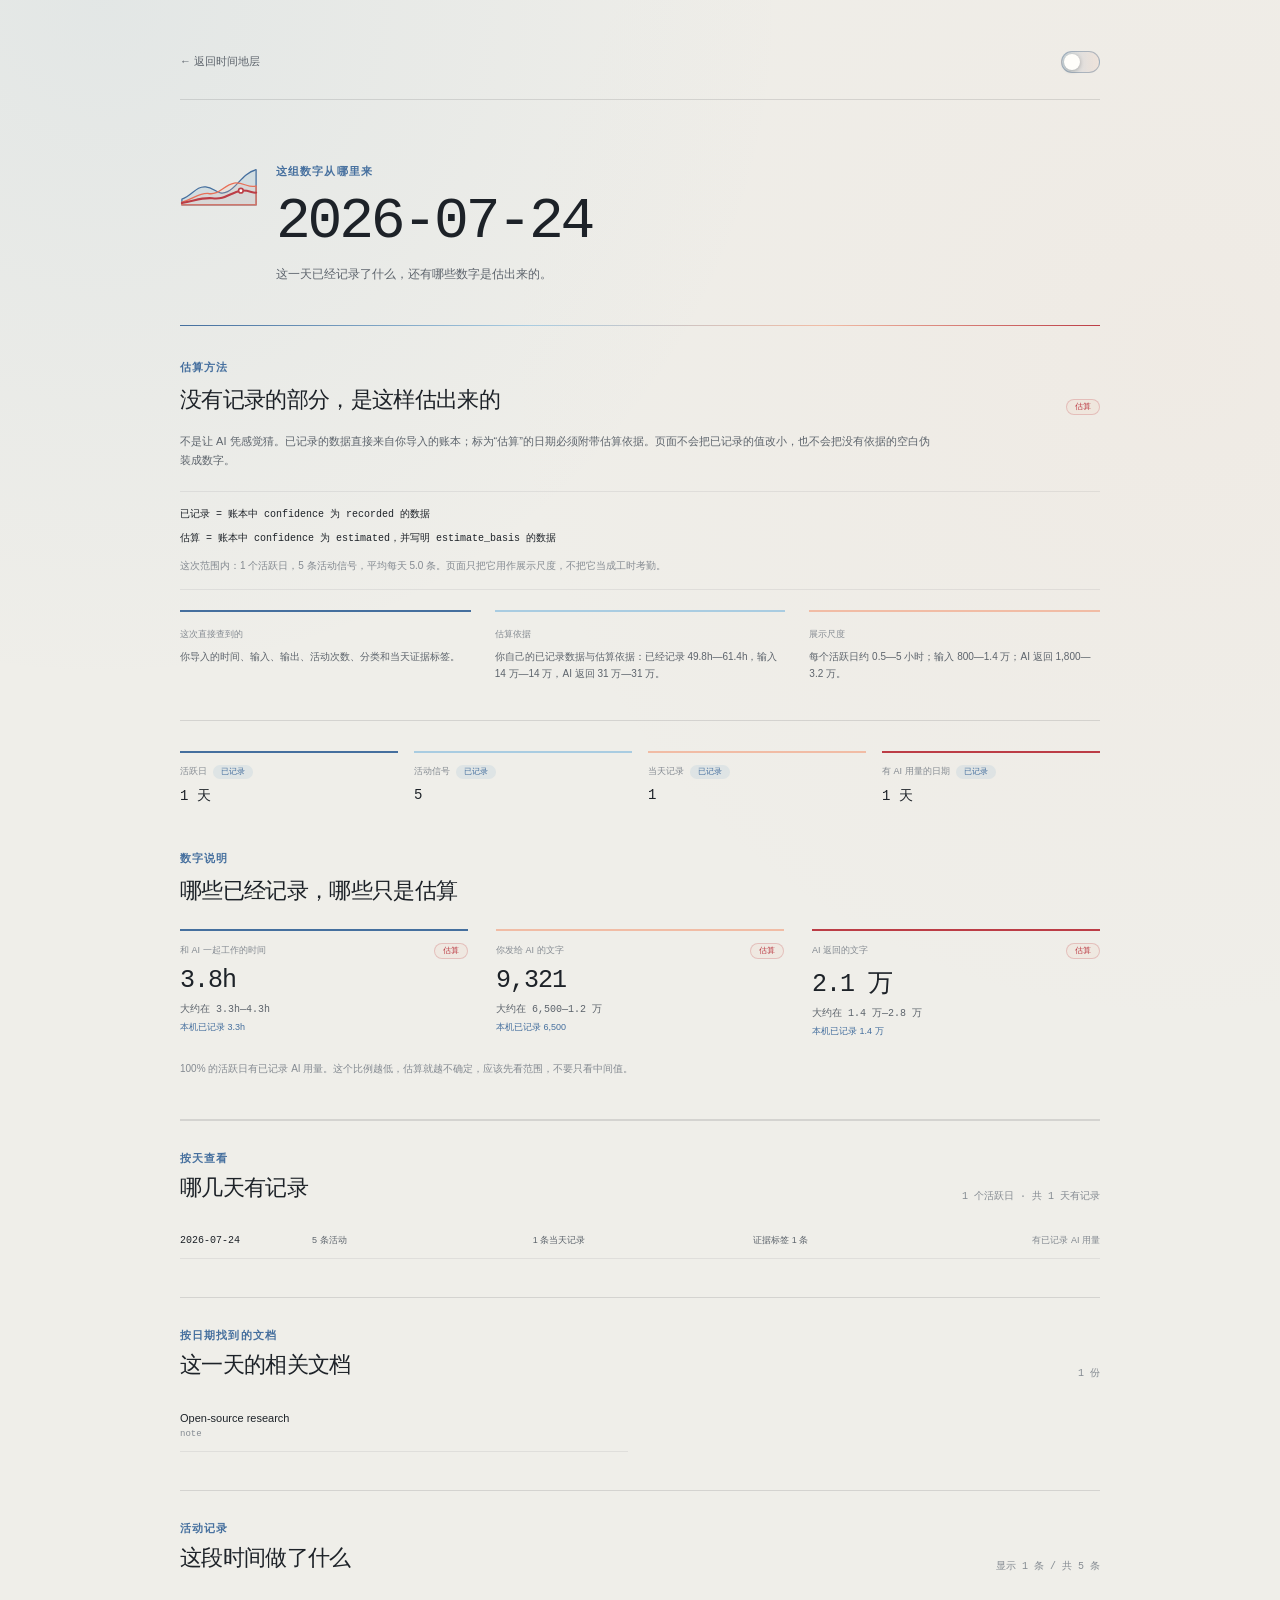
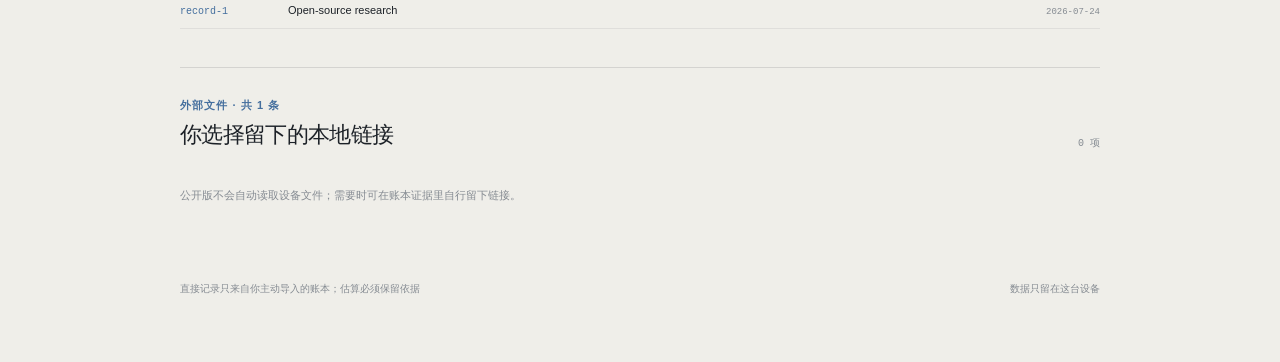
==== evidence.html @ 6bb8f994 "AI Usage Strata v0.2.0: inherit time strata interface" ====
<!doctype html>
<html lang="zh-CN" data-theme="light">
  <head>
    <meta charset="utf-8">
    <meta name="viewport" content="width=device-width,initial-scale=1">
    <meta name="description" content="Evidence behind an AI Usage Strata ledger view.">
    <title>AI Usage Strata · 记录依据</title>
    <link rel="stylesheet" href="assets/app.css">
  </head>
  <body class="evidence-page">
    <main id="evidence-root"></main>
    <script src="data/demo-ledger.js"></script>
    <script src="assets/public-adapter.js"></script>
    <script src="assets/estimator.js"></script>
    <script src="assets/evidence.js"></script>
  </body>
</html>
---- assets/app.css ----
:root {
  color-scheme: light;
  --bg: #efeee9;
  --paper: #faf9f5;
  --paper-strong: #fffefa;
  --ink: #1d2228;
  --ink-2: #5d646c;
  --ink-3: #858b92;
  --line: rgba(31, 35, 40, 0.13);
  --line-soft: rgba(31, 35, 40, 0.075);
  --cool-strong: #456f9e;
  --cool: #679dc3;
  --mist: #a9cce1;
  --neutral: #e7ebea;
  --peach: #f1bca5;
  --coral: #e87058;
  --warm-strong: #bc3d46;
  --active: var(--cool-strong);
  --active-soft: #e5edf4;
  --time: var(--cool-strong);
  --input: var(--coral);
  --output: var(--warm-strong);
  --m1: var(--cool-strong);
  --m2: var(--cool);
  --m3: var(--mist);
  --m4: var(--peach);
  --m5: var(--coral);
  --m6: var(--warm-strong);
  --shadow: 0 1px 1px rgba(69, 111, 158, 0.04), 0 18px 54px rgba(69, 111, 158, 0.075), 0 8px 24px rgba(188, 61, 70, 0.025);
  --sans: -apple-system, BlinkMacSystemFont, "SF Pro Text", "PingFang SC", sans-serif;
  --mono: "SFMono-Regular", Menlo, monospace;
}

.ledger-action {
  appearance: none;
  border: 1px solid var(--line);
  border-radius: 10px;
  background: var(--paper-strong);
  color: var(--ink-2);
  font: inherit;
  font-size: 12px;
  font-weight: 650;
  line-height: 1;
  padding: 9px 10px;
}

.ledger-action:hover { border-color: var(--cool); color: var(--cool-strong); }
.ledger-action-quiet { background: transparent; }

:root[data-theme="dark"] {
  color-scheme: dark;
  --bg: #151719;
  --paper: #1e2124;
  --paper-strong: #24272a;
  --ink: #f2f0ea;
  --ink-2: #b1b3b5;
  --ink-3: #777b80;
  --line: rgba(255, 255, 255, 0.14);
  --line-soft: rgba(255, 255, 255, 0.075);
  --cool-strong: #78a2c9;
  --cool: #8db9d2;
  --mist: #b4ccd8;
  --neutral: #aeb4b3;
  --peach: #dfaa93;
  --coral: #e37b65;
  --warm-strong: #d45b64;
  --active: var(--cool-strong);
  --active-soft: #283b62;
  --time: var(--cool-strong);
  --input: var(--coral);
  --output: var(--warm-strong);
  --m1: var(--cool-strong);
  --m2: var(--cool);
  --m3: var(--mist);
  --m4: var(--peach);
  --m5: var(--coral);
  --m6: var(--warm-strong);
  --shadow: 0 1px 1px rgba(0, 0, 0, 0.18), 0 16px 44px rgba(0, 0, 0, 0.24), 0 8px 26px rgba(212, 91, 100, 0.04);
}

* { box-sizing: border-box; }
html { background: var(--bg); }
body {
  margin: 0;
  background:
    radial-gradient(circle at 8% 0%, color-mix(in srgb, var(--cool) 9%, transparent) 0, transparent 30%),
    radial-gradient(circle at 92% 18%, color-mix(in srgb, var(--peach) 7%, transparent) 0, transparent 34%),
    var(--bg);
  color: var(--ink);
  font-family: var(--sans);
  -webkit-font-smoothing: antialiased;
}
button, input, summary { font: inherit; }
a { color: inherit; }
button { color: inherit; }
button:focus-visible, input:focus-visible, summary:focus-visible { outline: 3px solid color-mix(in srgb, var(--active) 40%, transparent); outline-offset: 3px; }
.report-shell[data-metric="time"] { --active: var(--time); }
.report-shell[data-metric="input"] { --active: var(--input); }
.report-shell[data-metric="output"] { --active: var(--output); }

.report-shell { width: min(1180px, calc(100% - 56px)); margin: 0 auto; padding-bottom: 64px; }
.app-bar { height: 94px; display: flex; align-items: center; justify-content: space-between; gap: 24px; border-bottom: 1px solid transparent; border-image: linear-gradient(90deg, color-mix(in srgb, var(--cool-strong) 34%, transparent), var(--line) 48%, color-mix(in srgb, var(--warm-strong) 24%, transparent)) 1; }
.app-identity { display: flex; align-items: center; gap: 10px; }
.strata-sign { width: 78px; height: 54px; display: block; flex: none; overflow: visible; }
.strata-sign svg { width: 100%; height: 100%; display: block; overflow: visible; stroke-linecap: round; stroke-linejoin: round; }
.sign-plane { stroke-width: 1.35; }
.sign-plane-back { fill: color-mix(in srgb, var(--cool) 16%, transparent); stroke: var(--cool-strong); }
.sign-plane-mid { fill: color-mix(in srgb, var(--peach) 18%, transparent); stroke: var(--coral); }
.sign-line-front { fill: none; stroke: var(--warm-strong); stroke-width: 2.2; }
.sign-node { fill: var(--paper-strong); stroke: var(--warm-strong); stroke-width: 1.7; }
.app-wordmark { display: grid; grid-template-columns: auto auto; column-gap: 9px; align-items: baseline; }
.app-wordmark > span { grid-column: 1 / -1; margin-bottom: 2px; color: var(--cool-strong); font-family: var(--mono); font-size: 8px; letter-spacing: 0.15em; text-transform: uppercase; }
.app-wordmark h1 { margin: 0; font-family: "Songti SC", "STSong", serif; font-size: 22px; font-weight: 600; letter-spacing: 0.04em; }
.app-wordmark p { margin: 0; color: var(--ink-3); font-size: 10px; letter-spacing: 0.04em; }
.app-actions { display: flex; align-items: center; gap: 14px; }
.generated-at { color: var(--ink-3); font-family: var(--mono); font-size: 10px; }
.theme-switch { position: relative; width: 39px; height: 22px; padding: 0; border: 1px solid color-mix(in srgb, var(--cool-strong) 24%, var(--line)); border-radius: 99px; background: linear-gradient(90deg, color-mix(in srgb, var(--cool) 22%, transparent), color-mix(in srgb, var(--peach) 18%, transparent)); cursor: pointer; }
.theme-switch span { position: absolute; top: 2px; left: 2px; width: 16px; height: 16px; border-radius: 50%; background: var(--paper-strong); box-shadow: 0 1px 4px rgba(0, 0, 0, 0.25); transition: transform 180ms ease; }
.theme-switch[aria-pressed="true"] span { transform: translateX(17px); }

main { padding-top: 24px; }
.command-bar { display: grid; grid-template-columns: auto auto 1fr; align-items: end; gap: 22px; min-height: 82px; padding: 12px 14px 13px; border: 1px solid color-mix(in srgb, var(--cool-strong) 18%, var(--line)); border-radius: 14px; background: linear-gradient(100deg, color-mix(in srgb, var(--cool) 7%, var(--paper)) 0%, color-mix(in srgb, var(--paper) 92%, transparent) 48%, color-mix(in srgb, var(--peach) 7%, var(--paper)) 100%); }
.range-selectors { display: grid; gap: 7px; }
.range-labels { display: grid; grid-template-columns: 124px 12px 124px; column-gap: 10px; padding-left: 3px; color: var(--ink-3); font-size: 9px; letter-spacing: 0.06em; }
.range-labels span:nth-child(2) { grid-column: 3; }
.range-fields { min-width: 0; display: grid; grid-template-columns: 124px 12px 124px; column-gap: 10px; align-items: center; }
.range-fields button { width: 124px; height: 40px; display: flex; align-items: center; justify-content: space-between; gap: 10px; padding: 0 12px; border: 1px solid color-mix(in srgb, var(--cool-strong) 12%, var(--line)); border-radius: 10px; background: linear-gradient(180deg, var(--paper-strong), color-mix(in srgb, var(--neutral) 25%, var(--paper-strong))); cursor: pointer; }
.range-fields button:hover { border-color: color-mix(in srgb, var(--cool-strong) 40%, var(--line)); }
.range-fields button b { font-family: var(--mono); font-size: 12px; font-weight: 500; }
.range-fields button em { color: var(--cool-strong); font-family: var(--mono); font-size: 12px; font-style: normal; font-weight: 500; }
.range-fields i { width: 12px; height: 1px; background: var(--line); }
.range-presets { display: flex; gap: 2px; padding: 0 0 4px 8px; border-left: 1px solid var(--line); }
.range-presets button { height: 32px; padding: 0 11px; border: 0; border-radius: 8px; background: transparent; color: var(--ink-2); font-size: 11px; cursor: pointer; }
.range-presets button:hover { background: color-mix(in srgb, var(--cool) 10%, var(--paper-strong)); color: var(--ink); }
.range-presets button[aria-pressed="true"] { background: linear-gradient(135deg, var(--cool-strong), var(--cool)); color: #fff; box-shadow: 0 4px 12px color-mix(in srgb, var(--cool-strong) 18%, transparent); }
.selection-reading { justify-self: end; align-self: center; margin: 14px 4px 0 0; color: var(--ink-3); font-family: var(--mono); font-size: 10px; }

.month-picker { width: min(430px, calc(100% - 28px)); padding: 0; border: 1px solid color-mix(in srgb, var(--cool-strong) 26%, var(--line)); border-radius: 18px; background: var(--paper); color: var(--ink); box-shadow: 0 28px 90px rgba(0, 0, 0, 0.24); }
.month-picker::backdrop { background: color-mix(in srgb, var(--ink) 28%, transparent); backdrop-filter: blur(5px); }
.month-picker > header { display: flex; align-items: center; justify-content: space-between; gap: 20px; padding: 20px 22px 16px; border-bottom: 1px solid var(--line); }
.month-picker header p { margin: 0 0 5px; color: var(--cool-strong); font-size: 9px; letter-spacing: 0.12em; }
.month-picker header h2 { margin: 0; font-size: 18px; font-weight: 550; }
.month-picker header button { width: 30px; height: 30px; padding: 0; border: 0; border-radius: 50%; background: color-mix(in srgb, var(--neutral) 45%, transparent); color: var(--ink-2); font-size: 19px; cursor: pointer; }
.wheel-picker { display: grid; grid-template-columns: 1fr 1fr; gap: 1px; background: var(--line); }
.wheel-picker section { min-width: 0; padding: 14px; background: var(--paper); }
.wheel-picker section > span { display: block; margin: 0 0 9px 8px; color: var(--ink-3); font-size: 9px; letter-spacing: 0.08em; }
.wheel-list { height: 226px; overflow: auto; scroll-snap-type: y mandatory; overscroll-behavior: contain; scrollbar-width: thin; }
.wheel-list button { width: 100%; height: 44px; scroll-snap-align: center; border: 0; border-radius: 9px; background: transparent; color: var(--ink-2); font-family: var(--mono); font-size: 13px; cursor: pointer; }
.wheel-list button:hover { background: color-mix(in srgb, var(--cool) 9%, transparent); color: var(--ink); }
.wheel-list button[aria-selected="true"] { background: linear-gradient(100deg, color-mix(in srgb, var(--cool) 18%, var(--paper-strong)), color-mix(in srgb, var(--peach) 13%, var(--paper-strong))); color: var(--ink); box-shadow: inset 3px 0 var(--cool-strong); }
.wheel-list button:disabled { opacity: 0.26; cursor: not-allowed; }
.month-picker > p { margin: 0; padding: 14px 22px 18px; color: var(--ink-3); font-size: 10px; }

.overview-section { display: grid; grid-template-columns: minmax(0, 1fr) auto; gap: 32px 56px; padding: 54px 4px 42px; border-bottom: 1px solid transparent; border-image: linear-gradient(90deg, color-mix(in srgb, var(--cool-strong) 34%, transparent), var(--neutral) 52%, color-mix(in srgb, var(--warm-strong) 30%, transparent)) 1; }
.overview-header { display: contents; }
.eyebrow { margin: 0 0 10px; color: var(--active); font-size: 11px; font-weight: 650; letter-spacing: 0.1em; }
.metric-heading { display: flex; align-items: center; gap: 8px; margin-bottom: 9px; }
.metric-reading h2 { margin: 0; color: var(--ink-2); font-size: 16px; font-weight: 500; letter-spacing: -0.015em; }
.metric-reading > strong { display: block; max-width: 720px; overflow: hidden; color: var(--ink); font-family: var(--mono); font-size: clamp(46px, 7vw, 78px); font-weight: 500; letter-spacing: -0.065em; line-height: 0.98; text-overflow: ellipsis; white-space: nowrap; }
.metric-reading > p:last-child { margin: 14px 0 0; color: var(--ink-2); font-size: 12px; }
.metric-switch { align-self: end; height: fit-content; display: grid; grid-template-columns: repeat(3, minmax(78px, 1fr)); gap: 3px; padding: 3px; border-radius: 13px; background: linear-gradient(100deg, color-mix(in srgb, var(--cool) 16%, transparent), color-mix(in srgb, var(--neutral) 64%, transparent) 50%, color-mix(in srgb, var(--peach) 18%, transparent)); }
.metric-switch button { min-width: 92px; padding: 10px 12px 11px; border: 0; border-radius: 10px; background: transparent; text-align: left; cursor: pointer; }
.metric-switch button[data-metric="time"] { --button-tone: var(--time); }
.metric-switch button[data-metric="input"] { --button-tone: var(--input); }
.metric-switch button[data-metric="output"] { --button-tone: var(--output); }
.metric-switch button:hover { background: color-mix(in srgb, var(--paper-strong) 78%, transparent); }
.metric-switch button[aria-pressed="true"] { background: linear-gradient(180deg, var(--paper-strong), color-mix(in srgb, var(--button-tone) 8%, var(--paper-strong))); box-shadow: 0 1px 5px color-mix(in srgb, var(--button-tone) 14%, transparent); }
.metric-switch span { display: block; color: var(--ink-3); font-size: 10px; }
.metric-switch b { display: block; margin-top: 5px; color: var(--ink-2); font-family: var(--mono); font-size: 12px; font-weight: 500; }
.metric-switch button[aria-pressed="true"] span, .metric-switch button[aria-pressed="true"] b { color: var(--active); }
.metric-context { grid-column: 1 / -1; align-self: end; display: grid; grid-template-columns: repeat(3, minmax(108px, 1fr)); gap: 22px; }
.metric-context span { min-width: 0; padding-top: 12px; border-top: 2px solid var(--line); }
.metric-context span:nth-child(1) { border-color: color-mix(in srgb, var(--cool-strong) 48%, var(--line)); }
.metric-context span:nth-child(2) { border-color: color-mix(in srgb, var(--mist) 62%, var(--line)); }
.metric-context span:nth-child(3) { border-color: color-mix(in srgb, var(--warm-strong) 42%, var(--line)); }
.metric-context small, .metric-context b { display: block; }
.metric-context small { color: var(--ink-3); font-size: 10px; }
.metric-context b { margin-top: 7px; overflow: hidden; color: var(--ink-2); font-family: var(--mono); font-size: 12px; font-weight: 500; text-overflow: ellipsis; white-space: nowrap; }

.hero-analysis { position: relative; margin-top: 30px; padding: clamp(26px, 3vw, 38px); border: 1px solid color-mix(in srgb, var(--cool-strong) 19%, var(--line)); border-radius: 20px; background: radial-gradient(circle at 8% 0%, color-mix(in srgb, var(--mist) 10%, transparent), transparent 34%), radial-gradient(circle at 95% 100%, color-mix(in srgb, var(--peach) 9%, transparent), transparent 36%), var(--paper); box-shadow: var(--shadow); overflow: hidden; }
.hero-analysis::before { content: ""; position: absolute; top: 0; right: 0; left: 0; height: 3px; background: linear-gradient(90deg, var(--cool-strong), var(--mist) 34%, var(--neutral) 50%, var(--peach) 72%, var(--warm-strong)); opacity: 0.8; }
.chart-intro { display: grid; grid-template-columns: minmax(0, 1fr) auto; align-items: end; gap: 36px; padding-bottom: 20px; border-bottom: 1px solid transparent; border-image: linear-gradient(90deg, color-mix(in srgb, var(--cool-strong) 24%, transparent), var(--line) 50%, color-mix(in srgb, var(--warm-strong) 20%, transparent)) 1; }
.chart-copy h2 { margin: 0; font-size: clamp(22px, 2.7vw, 32px); font-weight: 550; letter-spacing: -0.035em; line-height: 1.18; }
.chart-copy h2 a { text-decoration: none; text-decoration-color: color-mix(in srgb, var(--cool-strong) 35%, transparent); text-underline-offset: 5px; }
.chart-copy h2 a:hover { text-decoration-line: underline; }
.chart-copy > p:last-child { max-width: 720px; margin: 10px 0 0; color: var(--ink-2); font-size: 12px; line-height: 1.6; }
.chart-key { display: grid; justify-items: end; gap: 10px; color: var(--ink-3); font-size: 10px; }
.chart-key > a { color: var(--ink-2); font-family: var(--mono); font-size: 11px; font-weight: 500; text-decoration: none; }
.chart-key > a:hover { color: var(--cool-strong); }
.ridge-legend { display: inline-flex; align-items: center; gap: 8px; white-space: nowrap; }
.ridge-legend i { width: 86px; height: 8px; display: inline-block; border-radius: 99px; background: linear-gradient(90deg, #456f9e 0%, #83b3cf 26%, #e7ebea 50%, #f3b69f 72%, #bc3d46 100%); }
.ridge-legend em { font-style: normal; }
.primary-chart { min-height: 390px; padding-top: 6px; }
.waterfall-model { position: relative; height: clamp(400px, 43vw, 500px); overflow: hidden; }
#waterfall-canvas { width: 100%; height: 100%; display: block; cursor: grab; touch-action: none; }
#waterfall-canvas.is-dragging { cursor: grabbing; }
#waterfall-canvas.has-point { cursor: pointer; }
.view-presets { position: absolute; z-index: 2; top: 12px; right: 8px; display: flex; align-items: center; gap: 2px; padding: 4px; border: 1px solid color-mix(in srgb, var(--mist) 24%, transparent); border-radius: 10px; background: color-mix(in srgb, var(--paper) 82%, transparent); backdrop-filter: blur(9px); }
.view-presets button { height: 28px; padding: 0 9px; border: 0; border-radius: 7px; background: transparent; color: var(--ink-2); font-size: 10px; cursor: pointer; }
.view-presets button:hover { background: color-mix(in srgb, var(--cool) 9%, transparent); color: var(--ink); }
.view-presets button[aria-pressed="true"] { background: linear-gradient(135deg, var(--cool-strong), var(--cool)); color: #fff; }
.model-hud { position: absolute; right: 8px; bottom: 8px; left: 8px; display: flex; align-items: center; justify-content: space-between; gap: 16px; pointer-events: none; }
.model-hud span { padding: 7px 10px; border: 1px solid color-mix(in srgb, var(--mist) 28%, transparent); border-radius: 8px; background: linear-gradient(100deg, color-mix(in srgb, var(--cool) 8%, var(--paper)), color-mix(in srgb, var(--peach) 7%, var(--paper))); color: var(--ink-3); font-size: 11px; backdrop-filter: blur(8px); }
.model-hud button { height: 32px; padding: 0 12px; border: 1px solid color-mix(in srgb, var(--cool-strong) 26%, var(--line)); border-radius: 8px; background: linear-gradient(180deg, var(--paper-strong), color-mix(in srgb, var(--mist) 18%, var(--paper-strong))); color: var(--ink-2); font-size: 11px; cursor: pointer; pointer-events: auto; backdrop-filter: blur(8px); }
.model-hud button:hover { color: var(--ink); border-color: color-mix(in srgb, var(--ink) 24%, transparent); }

.weekly-section { padding: 64px 4px 48px; }
.section-header { margin-bottom: 20px; padding-bottom: 17px; border-bottom: 1px solid transparent; border-image: linear-gradient(90deg, color-mix(in srgb, var(--cool-strong) 28%, transparent), var(--neutral) 50%, color-mix(in srgb, var(--warm-strong) 24%, transparent)) 1; }
.section-header .eyebrow { margin-bottom: 7px; }
.section-header h2 { margin: 0; font-size: 27px; font-weight: 550; letter-spacing: -0.035em; }
.section-header p:last-child { margin: 9px 0 0; color: var(--ink-2); font-size: 12px; line-height: 1.55; }
.module-legend { display: flex; flex-wrap: wrap; gap: 9px 18px; margin-bottom: 20px; color: var(--ink-2); font-size: 11px; }
.module-legend span { display: inline-flex; align-items: center; gap: 6px; }
.module-legend i { width: 10px; height: 9px; display: inline-block; border-top: 1px solid var(--tone); border-radius: 1px; background: color-mix(in srgb, var(--tone) 52%, var(--paper)); }
.tone-1 { --tone: var(--m1); }
.tone-2 { --tone: var(--m2); }
.tone-3 { --tone: var(--m3); }
.tone-4 { --tone: var(--m4); }
.tone-5 { --tone: var(--m5); }
.tone-6 { --tone: var(--m6); }
.week-table-head, .week-row { display: grid; grid-template-columns: 142px 108px minmax(300px, 1fr); align-items: center; gap: 26px; }
.week-table-head { height: 40px; padding: 0 12px; border-top: 1px solid var(--line); border-bottom: 1px solid var(--line); color: var(--ink-3); font-size: 10px; }
.week-row { min-height: 78px; padding: 14px 12px; border-bottom: 1px solid var(--line-soft); }
.week-row:hover { background: linear-gradient(90deg, color-mix(in srgb, var(--cool) 5%, transparent), transparent 45%, color-mix(in srgb, var(--peach) 5%, transparent)); }
.week-label { display: grid; gap: 5px; text-decoration: none; }
.week-label:hover strong { color: var(--cool-strong); }
.week-label strong { font-family: var(--mono); font-size: 12px; font-weight: 500; }
.week-label small { color: var(--ink-3); font-size: 10px; }
.week-metric { color: var(--ink); font-family: var(--mono); font-size: 13px; font-weight: 550; }
.week-allocation { min-width: 0; display: grid; grid-template-columns: minmax(180px, 1fr) 138px; align-items: center; gap: 16px; }
.week-allocation small { overflow: hidden; color: var(--ink-2); font-size: 10px; text-overflow: ellipsis; white-space: nowrap; }
.week-scale { position: relative; min-width: 0; height: 22px; }
.week-scale::after { content: ""; position: absolute; z-index: 0; right: 0; bottom: 2px; left: 0; height: 1px; background: linear-gradient(90deg, var(--line), color-mix(in srgb, var(--line-soft) 45%, transparent)); }
.week-track { position: relative; z-index: 1; width: var(--magnitude); min-width: 0; height: 20px; display: flex; align-items: flex-end; gap: 1px; overflow: hidden; }
.week-segment { flex: var(--share) 1 0; min-width: 2px; height: 18px; border-top: 1px solid var(--tone); background: color-mix(in srgb, var(--tone) 58%, var(--paper)); }
.week-empty { width: 100%; height: 1px; margin-bottom: 1px; background: var(--line); }
.empty-state { margin: 0; padding: 30px; color: var(--ink-3); font-size: 11px; text-align: center; }

.evidence-panel { border-top: 1px solid var(--line); border-bottom: 1px solid var(--line); }
.evidence-panel summary { min-height: 50px; display: flex; align-items: center; justify-content: space-between; gap: 20px; padding: 0 4px; cursor: pointer; list-style-position: inside; }
.evidence-panel summary span { font-size: 12px; font-weight: 550; }
.evidence-panel summary small { margin-left: auto; color: var(--ink-3); font-size: 10px; }
.evidence-list { border-top: 1px solid var(--line); }
.evidence-row { display: grid; grid-template-columns: 170px 58px 1fr; gap: 14px; align-items: start; padding: 13px 4px; border-bottom: 1px solid var(--line-soft); }
.evidence-row strong { font-size: 11px; font-weight: 550; }
.evidence-row span { width: fit-content; padding: 2px 7px; border-radius: 99px; font-size: 9px; }
.evidence-row p { margin: 0; color: var(--ink-2); font-size: 11px; line-height: 1.6; }
.evidence-measured span { color: var(--cool-strong); background: color-mix(in srgb, var(--cool) 13%, transparent); }
.evidence-estimated span { color: var(--warm-strong); background: color-mix(in srgb, var(--peach) 15%, transparent); }
.method-copy { padding: 14px 4px 18px; color: var(--ink-3); }
.method-copy p { margin: 5px 0; font-size: 10px; line-height: 1.6; }
footer { display: flex; justify-content: space-between; gap: 20px; padding-top: 23px; color: var(--ink-3); font-size: 10px; }

.evidence-shell { width: min(920px, calc(100% - 48px)); margin: 0 auto; padding-bottom: 64px; }
.evidence-topbar { height: 76px; display: flex; align-items: center; justify-content: space-between; border-bottom: 1px solid var(--line); }
.evidence-back { color: var(--ink-2); font-size: 11px; text-decoration: none; }
.evidence-back:hover { color: var(--cool-strong); }
.evidence-hero { position: relative; padding: 64px 0 42px 96px; border-bottom: 1px solid transparent; border-image: linear-gradient(90deg, var(--cool-strong), var(--mist) 38%, var(--peach) 70%, var(--warm-strong)) 1; }
.strata-sign-small { position: absolute; top: 57px; left: 0; }
.evidence-hero h1 { margin: 0; font-family: var(--mono); font-size: clamp(34px, 6vw, 58px); font-weight: 500; letter-spacing: -0.055em; }
.evidence-hero > p:last-child { margin: 12px 0 0; color: var(--ink-2); font-size: 12px; }
.evidence-method { padding: 34px 0 38px; border-bottom: 1px solid var(--line); }
.evidence-method > header, .estimate-results > header { display: flex; align-items: flex-end; justify-content: space-between; gap: 20px; }
.evidence-method h2, .estimate-results h2 { margin: 0; font-size: 22px; font-weight: 550; letter-spacing: -0.03em; }
.evidence-status { width: fit-content; display: inline-flex; align-items: center; padding: 3px 8px; border-radius: 99px; font-size: 8px; font-style: normal; font-weight: 550; line-height: 1; white-space: nowrap; }
.evidence-confirmed { color: var(--cool-strong); background: color-mix(in srgb, var(--cool) 12%, transparent); }
.evidence-estimate { color: var(--warm-strong); border: 1px solid color-mix(in srgb, var(--warm-strong) 24%, transparent); background: color-mix(in srgb, var(--peach) 11%, transparent); }
.model-lead { max-width: 760px; margin: 17px 0 20px; color: var(--ink-2); font-size: 11px; line-height: 1.75; }
.model-formula { display: grid; gap: 8px; padding: 15px 0; border-top: 1px solid var(--line-soft); border-bottom: 1px solid var(--line-soft); }
.model-formula code { color: var(--ink); font-family: var(--mono); font-size: 10px; line-height: 1.6; white-space: normal; }
.model-formula p { margin: 3px 0 0; color: var(--ink-3); font-size: 10px; line-height: 1.6; }
.model-inputs { display: grid; grid-template-columns: repeat(3, 1fr); gap: 24px; padding-top: 20px; }
.model-inputs > div { padding-top: 11px; border-top: 2px solid var(--line); }
.model-inputs > div:nth-child(1) { border-color: var(--cool-strong); }
.model-inputs > div:nth-child(2) { border-color: var(--mist); }
.model-inputs > div:nth-child(3) { border-color: var(--peach); }
.model-inputs small { color: var(--ink-3); font-size: 9px; }
.model-inputs p { margin: 7px 0 0; color: var(--ink-2); font-size: 10px; line-height: 1.7; }
.evidence-metrics { display: grid; grid-template-columns: repeat(4, 1fr); gap: 16px; padding: 30px 0 46px; }
.evidence-metrics span { min-width: 0; padding-top: 12px; border-top: 2px solid var(--line); }
.evidence-metrics span:nth-child(1) { border-color: var(--cool-strong); }
.evidence-metrics span:nth-child(2) { border-color: var(--mist); }
.evidence-metrics span:nth-child(3) { border-color: var(--peach); }
.evidence-metrics span:nth-child(4) { border-color: var(--warm-strong); }
.evidence-metrics small, .evidence-metrics b { display: block; }
.evidence-metrics small { color: var(--ink-3); font-size: 9px; }
.evidence-facts small { display: flex; flex-wrap: wrap; align-items: center; gap: 6px; }
.evidence-facts small .evidence-status { display: inline-flex; }
.evidence-metrics b { margin-top: 8px; overflow: hidden; font-family: var(--mono); font-size: 14px; font-weight: 500; text-overflow: ellipsis; white-space: nowrap; }
.estimate-results { padding: 0 0 42px; border-bottom: 1px solid var(--line); }
.estimate-grid { display: grid; grid-template-columns: repeat(3, 1fr); gap: 28px; margin-top: 23px; }
.estimate-grid article { padding-top: 12px; border-top: 2px solid var(--line); }
.estimate-grid article:nth-child(1) { border-color: var(--cool-strong); }
.estimate-grid article:nth-child(2) { border-color: var(--peach); }
.estimate-grid article:nth-child(3) { border-color: var(--warm-strong); }
.estimate-grid small, .estimate-grid strong, .estimate-grid i { display: block; }
.estimate-grid small { display: flex; align-items: center; justify-content: space-between; gap: 8px; color: var(--ink-3); font-size: 9px; }
.estimate-grid small .evidence-status { display: inline-flex; }
.estimate-grid strong { margin-top: 7px; font-family: var(--mono); font-size: 25px; font-weight: 500; letter-spacing: -0.04em; }
.estimate-grid p { margin: 7px 0 0; color: var(--ink-2); font-family: var(--mono); font-size: 10px; }
.estimate-grid i { margin-top: 5px; color: var(--cool-strong); font-size: 9px; font-style: normal; }
.coverage-note { margin: 22px 0 0; color: var(--ink-3); font-size: 10px; line-height: 1.7; }
.evidence-section { padding: 30px 0 38px; border-top: 1px solid var(--line); }
.evidence-section > header { display: grid; grid-template-columns: 1fr auto; align-items: end; gap: 4px 24px; margin-bottom: 20px; }
.evidence-section header .eyebrow { grid-column: 1 / -1; margin-bottom: 3px; }
.evidence-section h2 { margin: 0; font-size: 22px; font-weight: 550; letter-spacing: -0.03em; }
.evidence-section header > span { color: var(--ink-3); font-family: var(--mono); font-size: 10px; }
.evidence-links, .file-list { display: grid; grid-template-columns: repeat(2, minmax(0, 1fr)); gap: 1px 24px; }
.evidence-links a, .file-list a { min-width: 0; display: grid; gap: 5px; padding: 12px 0; border-bottom: 1px solid var(--line-soft); text-decoration: none; }
.evidence-links a:hover span, .file-list a:hover span { color: var(--cool-strong); }
.evidence-links span, .file-list span { overflow: hidden; font-size: 11px; text-overflow: ellipsis; white-space: nowrap; }
.evidence-links small, .file-list small { overflow: hidden; color: var(--ink-3); font-family: var(--mono); font-size: 9px; text-overflow: ellipsis; white-space: nowrap; }
.commit-list { display: grid; }
.commit-list > div { display: grid; grid-template-columns: 92px 1fr auto; gap: 16px; align-items: baseline; padding: 11px 0; border-bottom: 1px solid var(--line-soft); }
.commit-list code { color: var(--cool-strong); font-size: 10px; }
.commit-list span { min-width: 0; overflow: hidden; font-size: 11px; text-overflow: ellipsis; white-space: nowrap; }
.commit-list small { color: var(--ink-3); font-family: var(--mono); font-size: 9px; }
.active-day-list { display: grid; }
.active-day-list a { display: grid; grid-template-columns: 116px repeat(3, 1fr) 126px; align-items: center; gap: 16px; padding: 11px 0; border-bottom: 1px solid var(--line-soft); text-decoration: none; }
.active-day-list a:hover { color: var(--cool-strong); }
.active-day-list strong { font-family: var(--mono); font-size: 10px; font-weight: 500; }
.active-day-list span { color: var(--ink-2); font-size: 9px; }
.active-day-list em { color: var(--ink-3); font-size: 9px; font-style: normal; text-align: right; }
.evidence-empty { margin: 0; padding: 18px 0; color: var(--ink-3); font-size: 11px; }

@media (max-width: 820px) {
  .command-bar { grid-template-columns: 1fr auto; }
  .selection-reading { grid-column: 1 / -1; justify-self: start; margin-left: 5px; }
  .overview-section { grid-template-columns: 1fr; gap: 28px; }
  .metric-switch { width: 100%; }
  .metric-switch button { min-width: 0; }
  .metric-context { grid-column: 1; }
  .chart-intro { grid-template-columns: 1fr; gap: 18px; }
  .chart-key { justify-items: start; }
  .evidence-metrics { grid-template-columns: repeat(2, 1fr); }
}

@media (max-width: 620px) {
  .report-shell { width: min(100% - 24px, 520px); }
  .app-bar { height: 76px; }
  .strata-sign { width: 60px; height: 44px; }
  .app-wordmark h1 { font-size: 19px; }
  .app-wordmark p { display: none; }
  .generated-at { display: none; }
  main { padding-top: 16px; }
  .command-bar { grid-template-columns: 1fr; gap: 10px; }
  .range-labels { grid-template-columns: 1fr 1fr; gap: 18px; }
  .range-labels span:nth-child(2) { grid-column: 2; }
  .range-fields { display: grid; grid-template-columns: 1fr 1fr; gap: 18px; }
  .range-fields i { display: none; }
  .range-fields button { width: 100%; }
  .range-presets { padding: 4px 0 0; border-top: 1px solid var(--line); border-left: 0; }
  .selection-reading { grid-column: 1; max-width: 100%; overflow-wrap: anywhere; line-height: 1.5; }
  .overview-section { padding: 38px 3px 32px; }
  .metric-reading > strong { font-size: clamp(42px, 13vw, 54px); letter-spacing: -0.05em; }
  .metric-switch button { padding: 8px; }
  .metric-context { grid-template-columns: repeat(3, 1fr); gap: 10px; }
  .metric-context b { font-size: 10px; }
  .hero-analysis { margin-top: 18px; padding: 24px 18px; border-radius: 16px; }
  .chart-copy h2 { font-size: 23px; }
  .chart-key { display: flex; align-items: center; justify-content: space-between; gap: 12px; }
  .ridge-legend i { width: 58px; }
  .primary-chart { min-height: 360px; }
  .waterfall-model { height: 390px; }
  .view-presets { right: 0; left: 0; justify-content: center; }
  .view-presets button { padding: 0 7px; }
  .model-hud { align-items: flex-end; }
  .model-hud span { max-width: 210px; }
  .weekly-section { padding: 46px 3px 36px; }
  .section-header h2 { font-size: 24px; }
  .module-legend { gap: 8px 13px; }
  .week-table-head { display: none; }
  .week-row { grid-template-columns: 1fr auto; gap: 12px; padding: 14px 4px; }
  .week-allocation { grid-column: 1 / -1; grid-template-columns: 1fr 108px; }
  .evidence-row { grid-template-columns: 1fr auto; }
  .evidence-row p { grid-column: 1 / -1; }
  .evidence-shell { width: min(100% - 24px, 520px); }
  .evidence-hero { padding: 44px 0 32px; }
  .strata-sign-small { display: none; }
  .evidence-method > header, .estimate-results > header { align-items: flex-start; }
  .model-inputs, .estimate-grid { grid-template-columns: 1fr; gap: 18px; }
  .evidence-metrics { grid-template-columns: 1fr 1fr; gap: 18px 12px; }
  .active-day-list a { grid-template-columns: 1fr 1fr; gap: 6px 14px; }
  .active-day-list a strong { grid-column: 1 / -1; }
  .active-day-list a em { text-align: left; }
  .evidence-links, .file-list { grid-template-columns: 1fr; }
  .commit-list > div { grid-template-columns: 80px 1fr; gap: 8px 12px; }
  .commit-list small { grid-column: 2; }
}

@media (prefers-reduced-motion: reduce) {
  *, *::before, *::after { transition-duration: 0.01ms !important; }
}
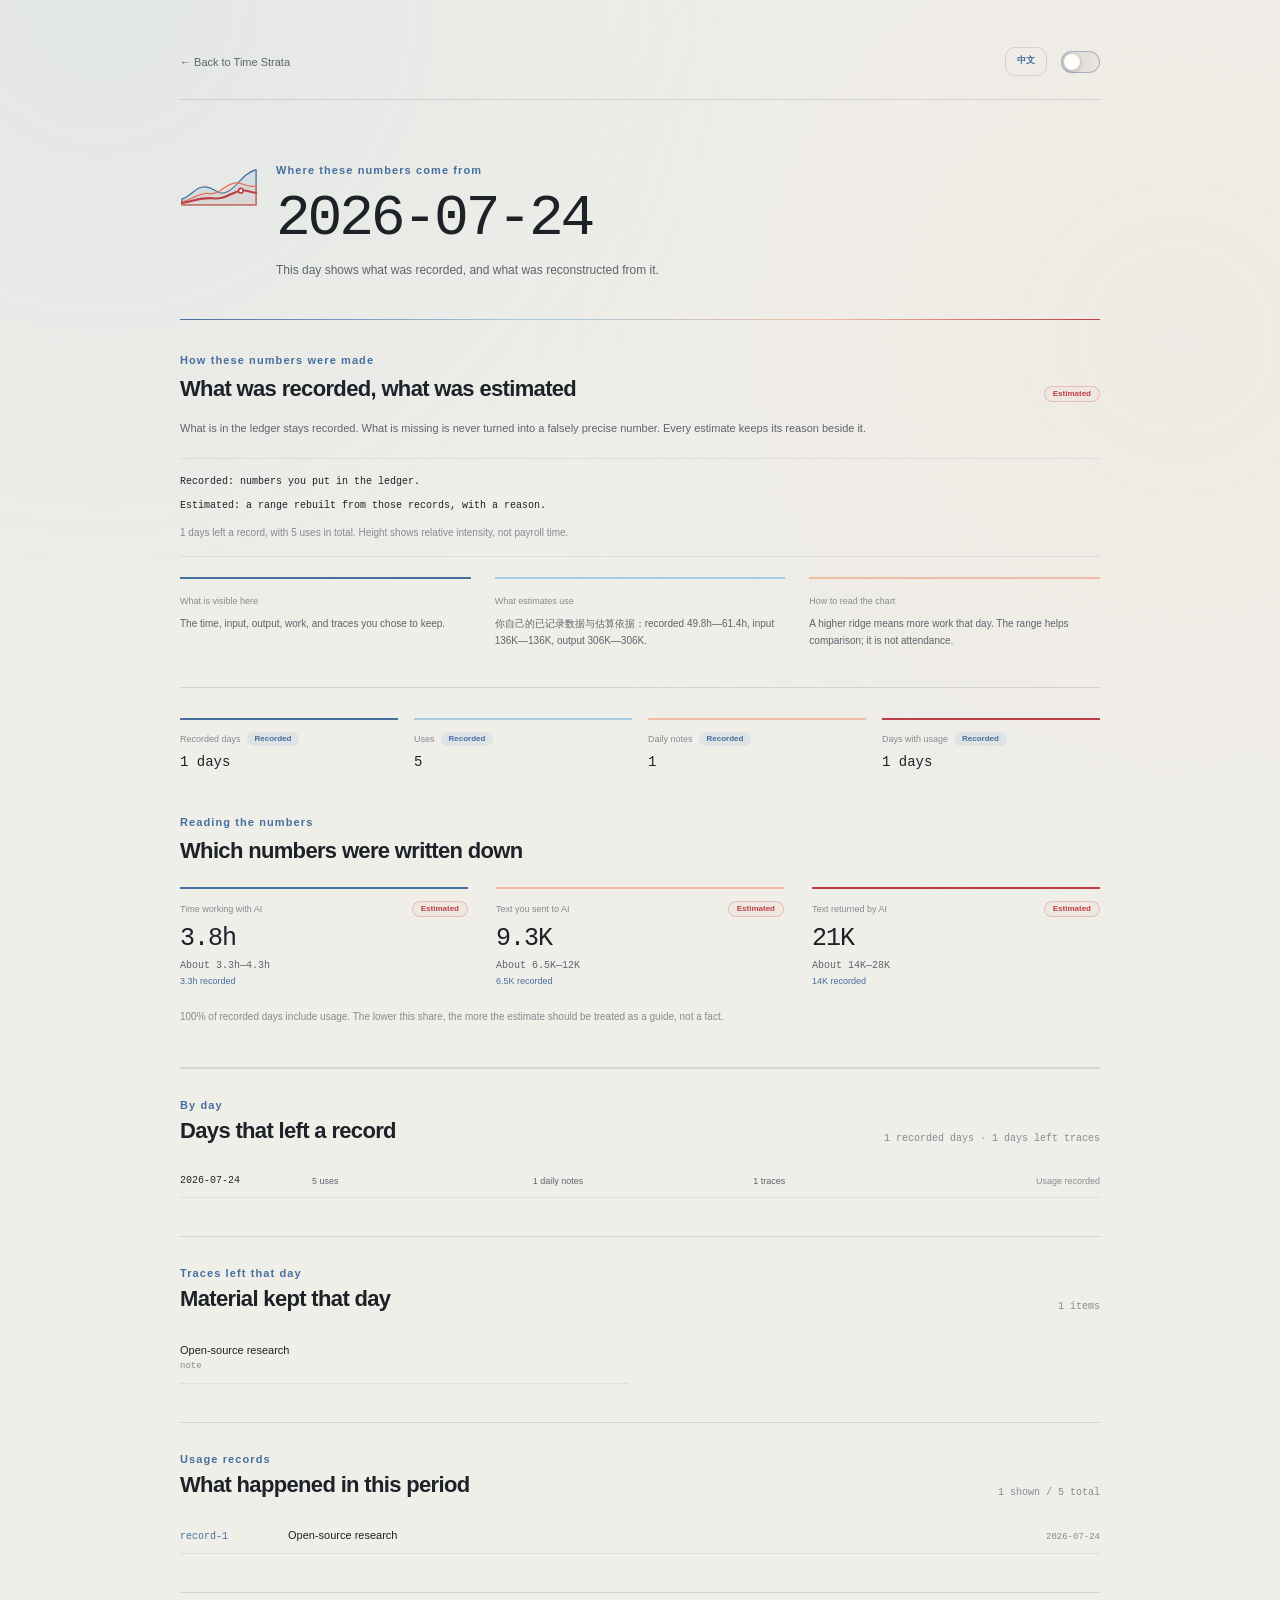
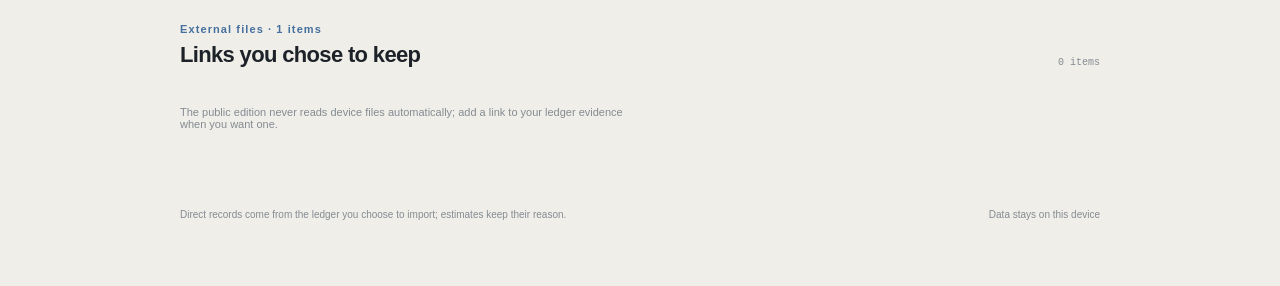
==== commit 2bb03c07: "AI Usage Strata v0.3.0: add bilingual interface" ====
--- a/evidence.html
+++ b/evidence.html
@@ -9,6 +9,7 @@
   </head>
   <body class="evidence-page">
     <main id="evidence-root"></main>
+    <script src="assets/i18n.js"></script>
     <script src="data/demo-ledger.js"></script>
     <script src="assets/public-adapter.js"></script>
     <script src="assets/estimator.js"></script>
--- a/assets/app.css
+++ b/assets/app.css
@@ -46,6 +46,7 @@
 
 .ledger-action:hover { border-color: var(--cool); color: var(--cool-strong); }
 .ledger-action-quiet { background: transparent; }
+.language-switch { min-width: 42px; color: var(--cool-strong); font-family: var(--mono); font-size: 9px; letter-spacing: 0.05em; }
 
 :root[data-theme="dark"] {
   color-scheme: dark;
